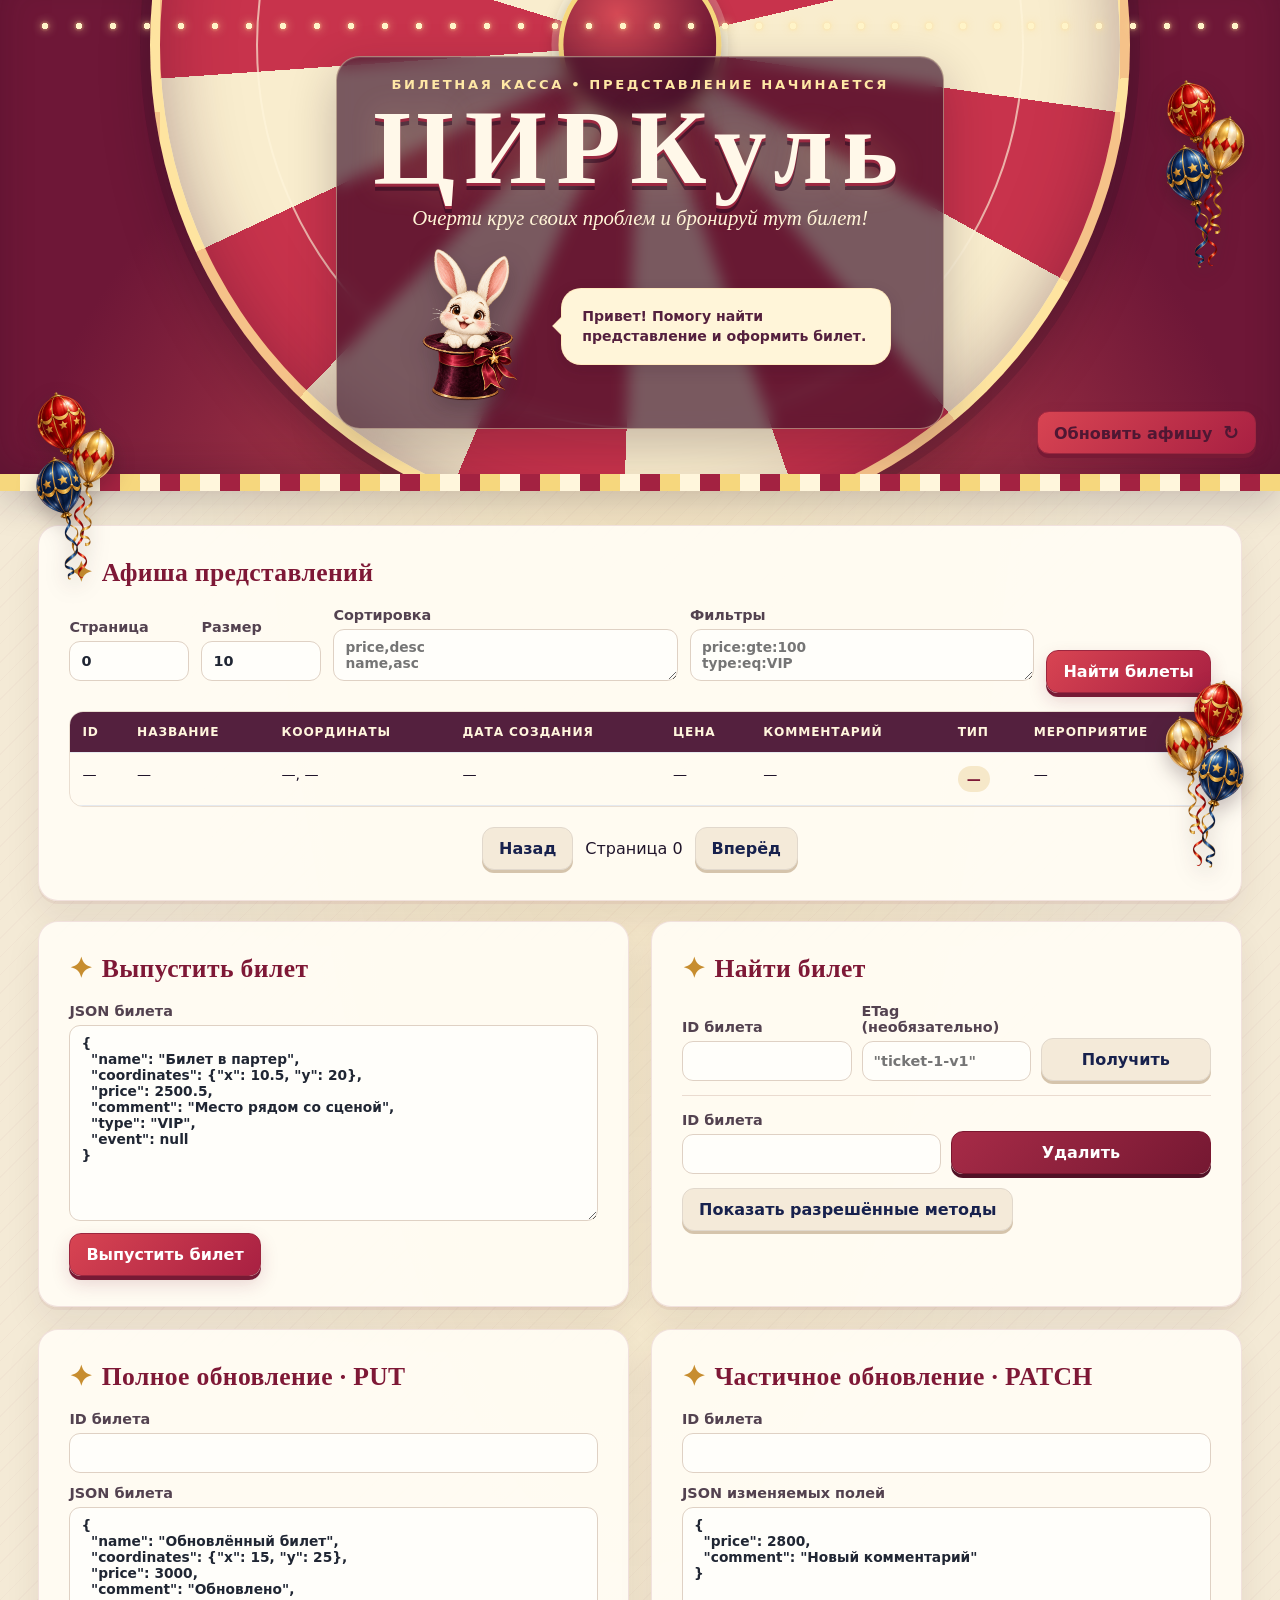
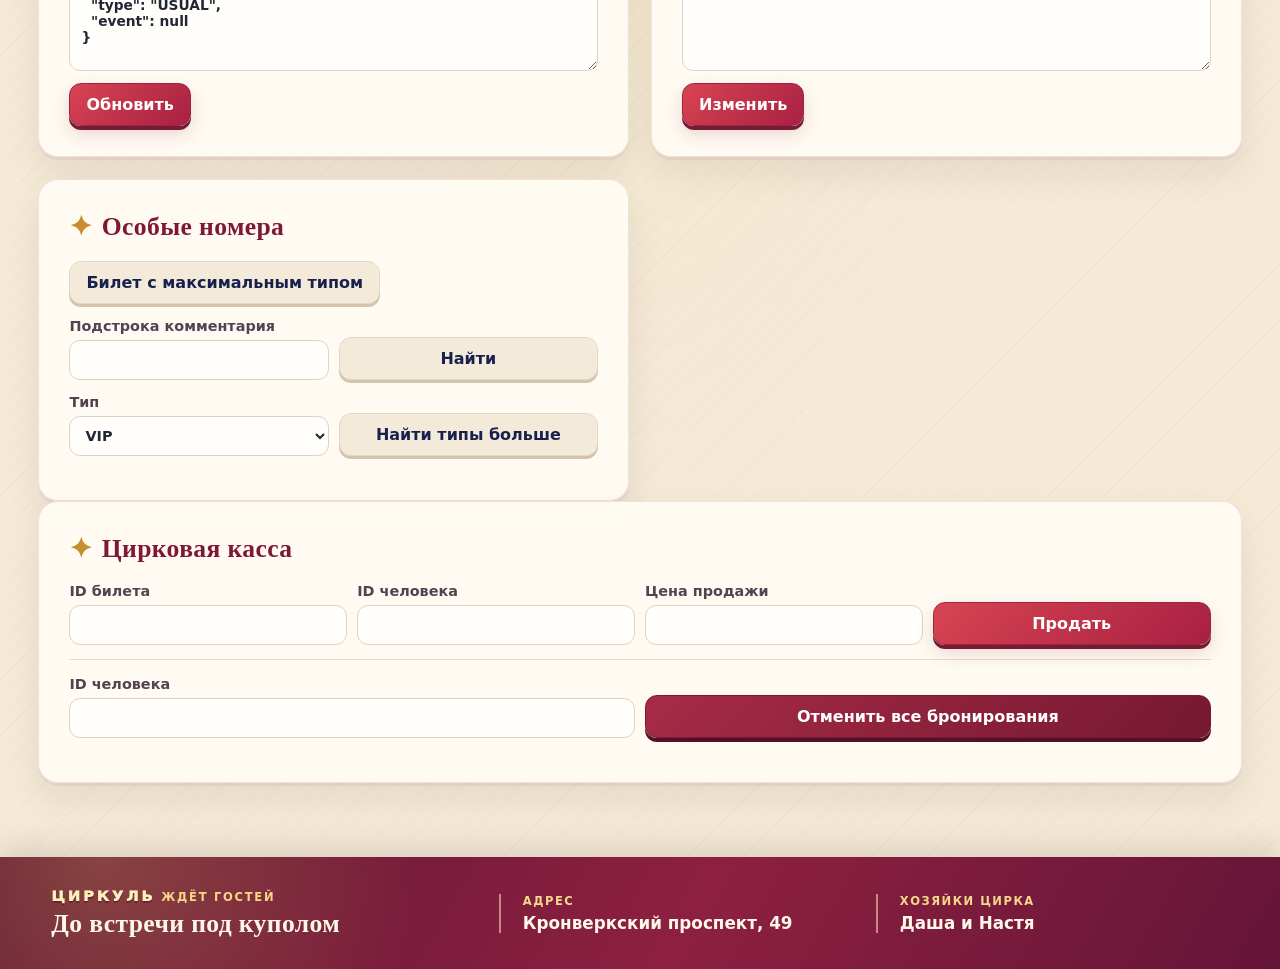
==== client/index-public.html @ 6350e970 "lab 4 started: new copy of lab3" ====
<!doctype html>
<html lang="ru">
<head>
    <meta charset="UTF-8">
    <meta name="viewport" content="width=device-width, initial-scale=1.0">
    <title>ЦИРКуль — билетная касса</title>
    <link rel="stylesheet" href="static/style.css?v=mfe-1">
    <link rel="stylesheet" href="static/modern.css?v=mfe-1">
</head>
<body>
<header class="site-header">
    <div class="marquee-lights" aria-hidden="true"></div>
    <div class="tent-wheel" aria-hidden="true"><div class="tent-wheel-center"></div></div>
    <div class="hero-copy">
        <p class="eyebrow">Билетная касса • представление начинается</p>
        <h1>ЦИРКуль</h1>
        <p class="hero-slogan">Очерти круг своих проблем и бронируй тут билет!</p>
        <div class="mascot-stage" aria-label="Круглик, зайчик-билетёр">
            <img class="mascot-portrait" src="static/assets/kruglik-bunny.png"
                 alt="Зайчик в шляпе фокусника" width="160" height="160">
            <div id="message" class="message mascot-speech" role="status" aria-live="polite">
                Привет! Помогу найти представление и оформить билет.
            </div>
        </div>
    </div>
    <button id="reloadButton" class="primary hero-refresh" type="button">
        Обновить афишу <span aria-hidden="true">↻</span>
    </button>
</header>

<button class="balloon-trigger balloon-trigger-left" type="button" aria-label="Нажать на воздушные шары слева">
    <img src="static/assets/circus-balloons.png" alt="Цирковые воздушные шары" draggable="false">
</button>
<button class="balloon-trigger balloon-trigger-right" type="button" aria-label="Нажать на воздушные шары справа">
    <img src="static/assets/circus-balloons.png" alt="Цирковые воздушные шары" draggable="false">
</button>
<button class="balloon-trigger balloon-trigger-top-right" type="button" aria-label="Нажать на воздушные шары справа вверху">
    <img src="static/assets/circus-balloons.png" alt="Цирковые воздушные шары" draggable="false">
</button>

<main>
    <ticket-mfe api-base="proxy.php?service=ticket&amp;path="></ticket-mfe>
    <booking-mfe api-base="proxy.php?service=booking&amp;path="
                 ticket-api-base="proxy.php?service=ticket&amp;path="></booking-mfe>
</main>

<footer class="circus-contacts">
    <div class="contacts-intro">
        <p class="contacts-kicker"><span class="contacts-brand">ЦИРКуль</span> ждёт гостей</p>
        <h2>До встречи под куполом</h2>
    </div>
    <address class="contact-item"><span class="contact-label">Адрес</span><strong>Кронверкский проспект, 49</strong></address>
    <div class="contact-item"><span class="contact-label">Хозяйки цирка</span><strong>Даша и Настя</strong></div>
</footer>

<div id="clownScare" class="clown-scare" role="presentation" aria-hidden="true">
    <img class="scare-clown scare-clown-left" src="static/assets/scary-clown.png" alt="Страшный цирковой клоун">
    <img class="scare-clown scare-clown-right" src="static/assets/scary-clown.png" alt="Страшный цирковой клоун">
</div>

<script type="module" src="static/mfe/shell/shell.js?v=mfe-1"></script>
<script type="module" src="static/mfe/ticket/ticket-mfe.js?v=mfe-3"></script>
<script type="module" src="static/mfe/booking/booking-mfe.js?v=mfe-3"></script>
</body>
</html>
---- client/static/style.css ----
:root {
    color-scheme: light;
    font-family: system-ui, -apple-system, BlinkMacSystemFont, "Segoe UI", sans-serif;
    color: #20203a;
    background: #fff7df;
    --circus-red: #c91f37;
    --circus-red-dark: #98152a;
    --circus-gold: #f6c344;
    --circus-navy: #17214d;
    --circus-blue: #176b87;
    --paper: #fffdf5;
}

* { box-sizing: border-box; }

body {
    min-height: 100vh;
    margin: 0;
    background-color: #fff7df;
    background-image:
        radial-gradient(circle at 12px 12px, rgba(201, 31, 55, .08) 2px, transparent 2.5px),
        linear-gradient(180deg, rgba(246, 195, 68, .16), transparent 260px);
    background-size: 28px 28px, 100% 100%;
}

.site-header {
    position: relative;
    display: flex;
    align-items: center;
    justify-content: space-between;
    gap: 24px;
    overflow: hidden;
    padding: 30px max(24px, calc((100% - 1400px) / 2)) 38px;
    color: white;
    border-bottom: 6px solid var(--circus-gold);
    background:
        radial-gradient(circle at 20% -20%, rgba(246, 195, 68, .24), transparent 36%),
        linear-gradient(120deg, var(--circus-red-dark), var(--circus-red) 48%, #df2f3f);
    box-shadow: 0 8px 24px rgba(91, 17, 32, .22);
}

.site-header::after {
    position: absolute;
    right: 0;
    bottom: 0;
    left: 0;
    height: 13px;
    background: repeating-linear-gradient(
        135deg,
        var(--circus-gold) 0 18px,
        #fff4c7 18px 36px,
        var(--circus-navy) 36px 54px
    );
    content: "";
}

.brand {
    display: flex;
    align-items: center;
    gap: 18px;
}

h1, h2, p { margin-top: 0; }
h1, h2 {
    font-family: inherit;
    letter-spacing: .015em;
}
h1 {
    margin-bottom: 2px;
    font-size: clamp(2rem, 4vw, 3.2rem);
    line-height: 1;
    text-shadow: 0 3px 0 rgba(79, 11, 27, .3);
}
h2 {
    display: flex;
    align-items: center;
    gap: 9px;
    margin-bottom: 18px;
    color: var(--circus-navy);
    font-size: 1.35rem;
}

.eyebrow {
    margin-bottom: 5px;
    color: #ffe9a3;
    font-size: .82rem;
    font-weight: 700;
    letter-spacing: .12em;
    text-transform: uppercase;
}

.subtitle {
    margin-bottom: 0;
    color: #fff4cf;
    font-weight: 600;
}

main {
    max-width: 1400px;
    margin: 0 auto;
    padding: 24px;
}

.panel {
    position: relative;
    margin-bottom: 20px;
    padding: 22px;
    border: 1px solid #d8dce5;
    border-radius: 14px;
    background: var(--paper);
    box-shadow: 0 7px 0 rgba(23, 33, 77, .05), 0 12px 24px rgba(36, 40, 58, .08);
}

.panel::before,
.panel::after {
    position: absolute;
    top: 21px;
    width: 9px;
    height: 20px;
    border-radius: 0 12px 12px 0;
    background: #fff7df;
    content: "";
}

.panel::before { left: -2px; }
.panel::after { right: -2px; transform: rotate(180deg); }

.grid {
    display: grid;
    grid-template-columns: repeat(2, minmax(0, 1fr));
    gap: 20px;
}

.grid .panel { margin-bottom: 0; }

.filters {
    display: grid;
    grid-template-columns: 120px 120px 1fr 1fr auto;
    align-items: end;
    gap: 12px;
    margin-bottom: 18px;
}

label {
    display: flex;
    flex-direction: column;
    gap: 6px;
    margin-bottom: 12px;
    color: #42435b;
    font-size: .9rem;
    font-weight: 700;
}

input, textarea, select, button {
    min-height: 40px;
    border: 2px solid #cfd4de;
    border-radius: 8px;
    font: inherit;
}

input, textarea, select {
    width: 100%;
    padding: 9px 11px;
    color: #202633;
    background: #fffefa;
}

input:focus, textarea:focus, select:focus {
    border-color: var(--circus-blue);
    outline: 3px solid rgba(23, 107, 135, .17);
}

textarea {
    resize: vertical;
    font-family: inherit;
    font-size: .86rem;
}

button {
    padding: 9px 16px;
    color: var(--circus-navy);
    border-color: #c9ced8;
    background: #eef0f4;
    box-shadow: 0 3px 0 #aeb4c0;
    font-weight: 750;
    cursor: pointer;
    transition: transform .15s ease, filter .15s ease, box-shadow .15s ease;
}

button:hover {
    filter: brightness(1.04);
    transform: translateY(-1px);
}
button:active {
    box-shadow: 0 1px 0 #8d95a3;
    transform: translateY(2px);
}
.primary {
    color: white;
    border-color: var(--circus-red-dark);
    background: var(--circus-red);
    box-shadow: 0 3px 0 #7f1022;
}
.danger {
    color: white;
    border-color: #7b1730;
    background: #8f2440;
    box-shadow: 0 3px 0 #621225;
}
.danger-zone { margin-top: 16px; padding-top: 16px; border-top: 1px solid #e4e8ee; }

.compact-form {
    display: grid;
    grid-template-columns: repeat(auto-fit, minmax(150px, 1fr));
    align-items: end;
    gap: 10px;
    margin: 14px 0;
}

.compact-form label { margin-bottom: 0; }

.table-wrapper { overflow-x: auto; }

table {
    width: 100%;
    border-collapse: collapse;
    font-size: .88rem;
}

th, td {
    padding: 11px 10px;
    border-bottom: 1px solid #e5e9ef;
    text-align: left;
    vertical-align: top;
}

th { color: #4d596a; background: #f7f9fc; }
.table-wrapper {
    border: 1px solid #d8dce5;
    border-radius: 10px;
}
th {
    color: white;
    background: var(--circus-navy);
}
tbody tr:nth-child(even) { background: #fff8df; }
tbody tr:hover { background: #fff0b8; }
.empty { padding: 28px; color: #738093; text-align: center; }
.badge {
    display: inline-block;
    padding: 0;
    color: inherit;
    border-radius: 0;
    background: transparent;
    font-weight: 750;
}

.pagination {
    display: flex;
    align-items: center;
    justify-content: center;
    gap: 12px;
    margin-top: 16px;
}

.message {
    margin-bottom: 20px;
    padding: 14px 16px;
    border: 2px solid #5a9b6a;
    border-left: 8px solid #397c49;
    border-radius: 8px;
    color: #245b31;
    background: #eaf7ed;
}

.message.error {
    border-color: #d67b85;
    border-left-color: var(--circus-red);
    color: #812c35;
    background: #fff0f1;
}

.hidden { display: none; }

.balloon-trigger {
    position: fixed;
    z-index: 30;
    width: clamp(80px, 10vw, 150px);
    min-height: 0;
    padding: 0;
    border: 0;
    border-radius: 45%;
    background: transparent;
    box-shadow: none;
    cursor: pointer;
    animation: balloon-float 4.8s ease-in-out infinite;
}

.balloon-trigger:hover,
.balloon-trigger:active {
    filter: brightness(1.1);
    box-shadow: none;
    transform: none;
}

.balloon-trigger:focus-visible {
    outline: 4px solid var(--circus-gold);
    outline-offset: 3px;
}

.balloon-trigger img {
    display: block;
    width: 100%;
    height: auto;
    pointer-events: none;
    filter: drop-shadow(0 8px 10px rgba(39, 18, 25, .28));
}

.balloon-trigger-left {
    top: 28%;
    left: 4px;
}

.balloon-trigger-right {
    right: 4px;
    bottom: 10%;
    animation-delay: -2.2s;
    transform: scaleX(-1);
}

.balloon-trigger-right:hover,
.balloon-trigger-right:active {
    transform: scaleX(-1);
}

.clown-scare {
    position: fixed;
    z-index: 1000;
    inset: 0;
    overflow: hidden;
    visibility: hidden;
    background: rgba(8, 4, 12, .92);
    opacity: 0;
    pointer-events: none;
    transition: opacity .08s linear, visibility .08s linear;
}

.clown-scare.active {
    visibility: visible;
    opacity: 1;
    pointer-events: auto;
}

.scare-clown {
    position: absolute;
    top: 50%;
    width: min(920px, 72vw);
    max-width: none;
    filter: drop-shadow(0 0 35px rgba(211, 18, 51, .8));
    user-select: none;
}

.clown-scare.active .scare-clown-left {
    animation: clown-jump-left 1.8s cubic-bezier(.15, .8, .25, 1) both;
}

.clown-scare.active .scare-clown-right {
    animation: clown-jump-right 1.8s cubic-bezier(.15, .8, .25, 1) both;
}

.scare-open { overflow: hidden; }

.tiger-show {
    position: fixed;
    z-index: 800;
    inset: 0;
    overflow: hidden;
    visibility: hidden;
    pointer-events: none;
}

.tiger-show.active { visibility: visible; }

.tiger-show img {
    position: absolute;
    top: 50%;
    left: -80vw;
    width: min(820px, 72vw);
    height: auto;
    filter: drop-shadow(0 12px 24px rgba(87, 30, 0, .5));
}

.tiger-show.active img {
    animation: tiger-leap 2.4s cubic-bezier(.25, .7, .35, 1) both;
}

@keyframes balloon-float {
    0%, 100% { translate: 0 0; rotate: -2deg; }
    50% { translate: 0 -24px; rotate: 3deg; }
}

@keyframes clown-jump-left {
    0% { left: -85%; transform: translateY(-50%) scale(.5) rotate(-8deg); }
    24%, 75% { left: -8%; transform: translateY(-50%) scale(1.05) rotate(1deg); }
    100% { left: -85%; transform: translateY(-50%) scale(.5) rotate(-8deg); }
}

@keyframes clown-jump-right {
    0% { right: -85%; transform: translateY(-50%) scaleX(-1) scale(.5) rotate(-8deg); }
    24%, 75% { right: -8%; transform: translateY(-50%) scaleX(-1) scale(1.05) rotate(1deg); }
    100% { right: -85%; transform: translateY(-50%) scaleX(-1) scale(.5) rotate(-8deg); }
}

@keyframes tiger-leap {
    0% {
        left: -80vw;
        transform: translateY(15%) rotate(-5deg) scale(.72);
    }
    42% {
        left: 50%;
        transform: translate(-50%, -72%) rotate(2deg) scale(1.03);
    }
    58% {
        left: 50%;
        transform: translate(-50%, -72%) rotate(2deg) scale(1.03);
    }
    100% {
        left: 115vw;
        transform: translateY(8%) rotate(5deg) scale(.78);
    }
}

@media (max-width: 900px) {
    .grid { grid-template-columns: 1fr; }
    .filters { grid-template-columns: 1fr 1fr; }
    .filters .wide { grid-column: 1 / -1; }
    .site-header { align-items: flex-start; flex-direction: column; }
    .balloon-trigger { width: 72px; opacity: .82; }
    .scare-clown { width: 105vw; }
    .tiger-show img { width: 105vw; }
}

@media (prefers-reduced-motion: reduce) {
    .balloon-trigger { animation: none; }
    .clown-scare.active .scare-clown-left {
        left: -8%;
        animation: none;
        transform: translateY(-50%) scale(.92);
    }
    .clown-scare.active .scare-clown-right {
        right: -8%;
        animation: none;
        transform: translateY(-50%) scaleX(-1) scale(.92);
    }
    .tiger-show.active img {
        left: 50%;
        animation: none;
        transform: translate(-50%, -50%);
    }
}
---- client/static/modern.css ----
:root {
    --ink: #20152b;
    --wine: #7e1836;
    --red: #cf3348;
    --gold: #f4c861;
    --cream: #fff9eb;
    --teal: #1f5961;
}

body {
    color: var(--ink);
    background:
        radial-gradient(ellipse at 50% -10%, rgba(244, 200, 97, .22), transparent 34rem),
        repeating-linear-gradient(135deg, rgba(126, 24, 54, .025) 0 1px, transparent 1px 13px),
        #f4ead6;
}

ticket-mfe,
booking-mfe {
    display: contents;
}

.site-header {
    min-height: 360px;
    justify-content: center;
    overflow: hidden;
    isolation: isolate;
    padding: 56px 24px 62px;
    border: 0;
    background: radial-gradient(ellipse at 50% 125%, #d85054, #6e1737 70%);
    box-shadow: inset 0 -22px 36px rgba(32, 9, 30, .2), 0 12px 34px rgba(32, 21, 43, .2);
}

.site-header::after {
    z-index: 2;
    height: 17px;
    background: repeating-linear-gradient(90deg, #f6d77d 0 20px, #fff6dc 20px 40px, #a32241 40px 60px);
}

.marquee-lights {
    position: absolute;
    z-index: 2;
    top: 17px;
    right: 28px;
    left: 28px;
    height: 20px;
    background: radial-gradient(circle, #fff4c8 0 3px, rgba(255, 223, 142, .2) 3.5px, transparent 6px) 0 0 / 34px 18px repeat-x;
    filter: drop-shadow(0 0 5px rgba(255, 225, 148, .75));
    animation: bulbs-twinkle 1.8s steps(2, end) infinite alternate;
    pointer-events: none;
}

.tent-wheel {
    position: absolute;
    z-index: 0;
    top: -445px;
    left: 50%;
    width: min(980px, 115vw);
    aspect-ratio: 1;
    border: 10px solid rgba(255, 226, 151, .82);
    border-radius: 50%;
    background:
        radial-gradient(circle, #6e1737 0 8.5%, #f5d27c 8.7% 9.5%, transparent 9.7%),
        repeating-conic-gradient(from -7deg, #f9edce 0deg 21deg, #c8334c 21deg 42deg);
    box-shadow: 0 0 0 10px rgba(35, 13, 36, .16), inset 0 0 70px rgba(64, 11, 38, .35), 0 20px 50px rgba(22, 7, 24, .25);
    transform: translateX(-50%);
    animation: canopy-turn 72s linear infinite;
}

.tent-wheel::before {
    position: absolute;
    inset: 10%;
    border: 2px solid rgba(255, 246, 220, .65);
    border-radius: inherit;
    content: "";
}

.tent-wheel-center {
    position: absolute;
    top: 50%;
    left: 50%;
    width: 17%;
    aspect-ratio: 1;
    border: 5px solid #f6d77d;
    border-radius: 50%;
    background: radial-gradient(circle at 35% 30%, #d54955, #681532 75%);
    box-shadow: 0 0 0 7px rgba(255, 249, 235, .24), 0 5px 18px rgba(0, 0, 0, .35);
    transform: translate(-50%, -50%);
}

.hero-copy {
    z-index: 1;
    max-width: 780px;
    padding: 20px 36px 22px;
    border: 1px solid rgba(255, 239, 192, .45);
    border-radius: 24px;
    background: rgba(56, 13, 39, .66);
    box-shadow: 0 16px 48px rgba(32, 9, 30, .24), inset 0 1px rgba(255, 255, 255, .12);
    text-align: center;
    backdrop-filter: blur(8px);
    animation: hero-arrive .8s cubic-bezier(.2, .75, .3, 1) both;
}

.hero-copy h1 {
    margin: 0 0 8px;
    color: #fff8e9;
    font-family: Georgia, "Times New Roman", serif;
    font-size: clamp(3rem, 9vw, 6.6rem);
    font-weight: 900;
    letter-spacing: .09em;
    line-height: .96;
    text-shadow: 0 3px 0 #9c2941, 0 7px 0 rgba(38, 6, 30, .5), 0 0 32px rgba(255, 222, 143, .22);
}

.eyebrow {
    color: #ffe8a6;
    letter-spacing: .2em;
}

.hero-slogan {
    margin: 0 auto;
    color: #fff4d7;
    font-family: Georgia, "Times New Roman", serif;
    font-size: clamp(1rem, 2.2vw, 1.3rem);
    font-style: italic;
}

.hero-chips {
    display: flex;
    align-items: center;
    justify-content: center;
    gap: 12px;
    margin-top: 18px;
    color: #f7d786;
    font-size: .72rem;
    font-weight: 800;
    letter-spacing: .16em;
    text-transform: uppercase;
}

.hero-chips i {
    width: 5px;
    height: 5px;
    border-radius: 50%;
    background: #fff4d7;
}

.mascot-stage { display: inline-flex; align-items: center; gap: 10px; margin-top: 14px; color: #fff2cf; text-align: left; }
.mascot-hat { position: relative; display: grid; width: 60px; height: 52px; place-items: end center; font-size: 2.25rem; line-height: 1; }
.mascot-bunny { position: absolute; z-index: 0; bottom: 12px; left: 17px; font-size: 1.65rem; transform-origin: bottom center; animation: bunny-pop 2.8s ease-in-out infinite; }
.mascot-label b, .mascot-label small { display: block; }
.mascot-label b { font-family: Georgia, "Times New Roman", serif; font-size: .9rem; }
.mascot-label small { color: #f5d88b; font-size: .67rem; }
.mascot-star { color: #ffdf81; animation: star-twinkle 1.4s ease-in-out infinite alternate; }
.message.mascot-speech { position: relative; display: table; max-width: min(520px, 100%); margin: 12px 0 0; padding: 10px 15px; border: 1px solid rgba(255, 232, 184, .72); border-radius: 16px 16px 16px 4px; color: #54203e; background: #fff5d9; box-shadow: 0 5px 16px rgba(32, 12, 35, .14); font-size: .88rem; font-weight: 650; line-height: 1.45; }
.message.mascot-speech::before { position: absolute; top: -7px; left: 24px; width: 12px; height: 12px; border-top: 1px solid rgba(255, 232, 184, .72); border-left: 1px solid rgba(255, 232, 184, .72); background: #fff5d9; content: ""; transform: rotate(45deg); }
.message.mascot-speech.success, .message.mascot-speech.error { color: #54203e; background: #fff5d9; }
.message.mascot-speech.hidden { display: none; }

.hero-refresh {
    position: absolute;
    z-index: 3;
    right: max(24px, calc((100% - 1400px) / 2));
    bottom: 37px;
    color: #4f1733;
    border-color: #f5d27c;
    background: #ffe8a6;
    box-shadow: 0 4px 0 #bc8b3e;
}

.hero-refresh span { display: inline-block; margin-left: 5px; font-size: 1.2em; }
.hero-refresh:hover span { animation: refresh-turn .7s ease; }

main { max-width: 1480px; padding: 34px clamp(16px, 3vw, 42px) 54px; }

.circus-contacts {
    display: grid;
    grid-template-columns: minmax(220px, 1.2fr) repeat(2, minmax(190px, 1fr));
    gap: 24px;
    align-items: center;
    margin: 0 auto;
    padding: 30px clamp(22px, 4vw, 56px);
    color: #fff6df;
    background:
        radial-gradient(circle at 8% 0, rgba(244, 200, 97, .25), transparent 27%),
        linear-gradient(120deg, #5d1534, #8d2041 54%, #651537);
    box-shadow: 0 -10px 28px rgba(50, 17, 37, .12);
}

.contacts-kicker {
    margin-bottom: 5px;
    color: #f7d786;
    font-size: .72rem;
    font-weight: 800;
    letter-spacing: .15em;
    text-transform: uppercase;
}

.contacts-brand {
    color: #fff1bd;
    font-size: 1.28em;
    font-weight: 950;
    letter-spacing: .2em;
    text-shadow: 0 2px 0 rgba(68, 12, 36, .45);
}

.circus-contacts h2 {
    margin: 0;
    color: #fff8e9;
    font-size: clamp(1.25rem, 2vw, 1.7rem);
}

.contact-item {
    display: grid;
    gap: 5px;
    margin: 0;
    padding-left: 22px;
    border-left: 2px solid rgba(255, 234, 177, .55);
    color: #fff7e7;
    font-style: normal;
}

.contact-label {
    color: #f5d88b;
    font-size: .72rem;
    font-weight: 800;
    letter-spacing: .13em;
    text-transform: uppercase;
}

.contact-item strong { font-size: 1.05rem; }

.panel {
    overflow: hidden;
    padding: clamp(18px, 2.4vw, 30px);
    border: 1px solid rgba(126, 24, 54, .11);
    border-radius: 20px;
    background: rgba(255, 252, 244, .94);
    box-shadow: 0 3px 0 rgba(126, 24, 54, .06), 0 16px 36px rgba(49, 24, 39, .08);
    transition: transform .22s ease, box-shadow .22s ease;
}

.panel:hover { transform: translateY(-2px); box-shadow: 0 6px 0 rgba(126, 24, 54, .06), 0 22px 42px rgba(49, 24, 39, .12); }
.panel::before, .panel::after { display: none; }
.grid { gap: 22px; }
.grid .panel { margin-bottom: 0; }

h2 {
    color: var(--wine);
    font-family: Georgia, "Times New Roman", serif;
    font-size: clamp(1.25rem, 2vw, 1.6rem);
}

.section-star { color: #c78d2f; font-size: 1.1em; }

label { color: #534250; font-weight: 700; }
input, textarea, select {
    border: 1px solid #dfd1c4;
    border-radius: 11px;
    background: #fffefa;
    transition: border-color .18s, box-shadow .18s;
}
input:focus, textarea:focus, select:focus {
    border-color: #b44055;
    outline: 0;
    box-shadow: 0 0 0 4px rgba(196, 54, 72, .13);
}
button {
    min-height: 43px;
    border: 1px solid #e1d8cc;
    border-radius: 12px;
    background: #f4ead9;
    box-shadow: 0 3px 0 #d5c4ac;
}
button:focus-visible { outline: 3px solid #e7b94d; outline-offset: 3px; }
.primary {
    border-color: #9c263f;
    background: linear-gradient(135deg, #d84452, #a82042);
    box-shadow: 0 4px 0 #771a35, 0 8px 18px rgba(126, 24, 54, .17);
}
.danger { background: linear-gradient(135deg, #a72b47, #751832); box-shadow: 0 4px 0 #511126; }
.danger-zone { border-top-color: #eadbd0; }

.clown-hand-delete {
    position: relative;
    display: grid;
    align-self: end;
    min-height: 43px;
    place-items: end center;
    overflow: visible;
}

.clown-hand-delete .danger {
    position: relative;
    z-index: 2;
    width: 100%;
    transform-origin: center;
}

.clown-grab-hand {
    position: absolute;
    z-index: 4;
    top: -52px;
    right: -230px;
    width: 270px;
    max-width: none;
    opacity: 0;
    filter: drop-shadow(-8px 8px 10px rgba(47, 13, 37, .24));
    pointer-events: none;
    user-select: none;
}

.clown-hand-delete:hover .danger {
    animation: delete-button-dodge 1.35s cubic-bezier(.35, .05, .25, 1) both;
}

.clown-hand-delete:hover .clown-grab-hand {
    animation: clown-hand-grab 1.35s cubic-bezier(.2, .7, .3, 1) both;
}

.table-wrapper { border: 1px solid #eaded1; border-radius: 14px; }
th, td { padding: 13px 12px; }
th { color: #fff5dd; background: #54203e; font-size: .76rem; letter-spacing: .07em; text-transform: uppercase; }
tbody tr:nth-child(even) { background: #fbf2e2; }
tbody tr:hover { background: #f8e5bd; }
.badge { padding: 5px 9px; border-radius: 999px; color: #7e1836; background: #f6e8c9; }
.pagination { margin-top: 20px; }
.message { border-radius: 12px; box-shadow: 0 7px 20px rgba(32, 21, 43, .07); }
.message.error { border-radius: 12px; }

.balloon-trigger { width: clamp(80px, 10vw, 150px); opacity: 1; filter: none; }
.balloon-trigger-left { top: 390px; left: 10px; }
.balloon-trigger-right { right: 10px; bottom: 30px; }
.balloon-trigger-top-right {
    top: 78px;
    right: 12px;
    animation-delay: -3.5s;
}

.ticket-modal {
    position: fixed;
    z-index: 1200;
    inset: 0;
    display: none;
    place-items: center;
    overflow-y: auto;
    padding: 28px 16px;
}
.ticket-modal.active { display: grid; }
.ticket-modal-backdrop { position: fixed; inset: 0; background: rgba(28, 10, 31, .78); backdrop-filter: blur(8px); animation: fade-in .25s ease both; }
.printed-ticket {
    position: relative;
    z-index: 1;
    width: min(560px, 100%);
    overflow: hidden;
    padding: 24px 30px 28px;
    border: 5px solid #f4d277;
    border-radius: 26px;
    color: #3e2138;
    background: #fff9e9;
    box-shadow: 0 28px 100px rgba(0, 0, 0, .4), 0 0 0 8px rgba(255, 249, 233, .14);
    animation: ticket-arrive .65s cubic-bezier(.15, .85, .25, 1.2) both;
}
.printed-ticket::before, .printed-ticket::after {
    position: absolute;
    top: 49%;
    width: 24px;
    height: 24px;
    border: 5px solid #f4d277;
    border-radius: 50%;
    background: #321328;
    content: "";
}
.printed-ticket::before { left: -17px; }
.printed-ticket::after { right: -17px; }
.ticket-close { position: absolute; z-index: 2; top: 9px; right: 10px; width: 35px; min-height: 35px; padding: 0; border: 0; border-radius: 50%; color: #fff; background: #6c2443; box-shadow: none; font-size: 1.45rem; }
.ticket-topline { display: flex; justify-content: space-between; gap: 12px; padding: 0 38px 13px 0; border-bottom: 1px solid #e8d8b5; color: #81213c; font-size: .72rem; font-weight: 900; letter-spacing: .13em; }
.ticket-roof { display: grid; width: 82px; height: 82px; place-items: center; margin: 19px auto 11px; border: 4px solid #e4b84f; border-radius: 50%; background: repeating-conic-gradient(#b72d49 0 30deg, #fff0cb 30deg 60deg); box-shadow: 0 0 0 5px #fff1ca; animation: canopy-turn 28s linear infinite; }
.ticket-roof span { display: grid; width: 29px; height: 29px; place-items: center; border-radius: 50%; color: #f7dc8b; background: #57203f; font-size: 1.2rem; }
.ticket-kicker { margin: 0; color: #936c38; font-size: .76rem; font-weight: 800; letter-spacing: .16em; text-align: center; text-transform: uppercase; }
.ticket-event-name { margin: 6px 0 3px; color: #63203d; font-family: Georgia, "Times New Roman", serif; font-size: clamp(1.5rem, 5vw, 2rem); text-align: center; }
.ticket-number { color: #8a2540; font-size: 1.15rem; font-weight: 900; text-align: center; }
.ticket-number span { font-family: ui-monospace, monospace; font-size: 1.4em; }
.ticket-perforation { position: relative; display: flex; justify-content: space-between; margin: 18px -30px; border-top: 2px dashed #d6be8d; }
.ticket-perforation span { position: absolute; top: -13px; width: 24px; height: 24px; border-radius: 50%; background: #321328; }
.ticket-perforation span:first-child { left: -13px; }
.ticket-perforation span:last-child { right: -13px; }
.ticket-details { display: grid; grid-template-columns: 1fr 1fr; gap: 16px 24px; }
.ticket-details div { min-width: 0; }
.ticket-details small { display: block; margin-bottom: 4px; color: #a17a45; font-size: .64rem; font-weight: 900; letter-spacing: .12em; }
.ticket-details strong { display: block; overflow-wrap: anywhere; color: #43223b; font-size: .96rem; }
.ticket-barcode { height: 44px; margin: 23px 12px 8px; background: repeating-linear-gradient(90deg, #36152f 0 2px, transparent 2px 4px, #36152f 4px 5px, transparent 5px 8px, #36152f 8px 12px, transparent 12px 15px); opacity: .82; }
.ticket-footer { margin: 0; color: #855c39; font-family: Georgia, "Times New Roman", serif; font-size: .84rem; font-style: italic; text-align: center; }
.ticket-actions { display: flex; justify-content: center; gap: 10px; margin-top: 20px; }
.ticket-dismiss { background: transparent; box-shadow: none; }

.confetti-layer { position: fixed; z-index: 850; inset: 0; overflow: hidden; visibility: hidden; pointer-events: none; }
.confetti-layer.active { visibility: visible; }
.confetti-piece { position: absolute; top: -20px; left: var(--x); width: 9px; height: 15px; border-radius: 2px; background: var(--color); opacity: 0; transform: rotate(0); }
.confetti-layer.active .confetti-piece { animation: confetti-fall var(--duration) var(--delay) cubic-bezier(.2, .65, .45, 1) both; }

.booking-curtain {
    position: fixed;
    z-index: 1150;
    inset: 0;
    overflow: hidden;
    visibility: hidden;
    pointer-events: none;
}

.booking-curtain.active { visibility: visible; }

.curtain-panel {
    position: absolute;
    top: 0;
    bottom: 0;
    width: 52%;
    background:
        linear-gradient(90deg, rgba(51, 3, 22, .36), transparent 14%, rgba(255, 117, 112, .2) 34%, transparent 53%, rgba(53, 3, 23, .42) 78%, transparent),
        repeating-linear-gradient(90deg, #75112f 0 42px, #a81f3f 42px 82px, #c33248 82px 112px);
    box-shadow: inset 0 0 55px rgba(40, 0, 20, .46), 0 0 30px rgba(38, 5, 25, .32);
}

.curtain-panel-left {
    left: -52%;
    border-right: 7px solid #d8a94a;
}

.curtain-panel-right {
    right: -52%;
    border-left: 7px solid #d8a94a;
    transform: scaleX(-1);
}

.booking-curtain.active .curtain-panel-left {
    animation: curtain-close-left 2.3s cubic-bezier(.45, .02, .3, 1) both;
}

.booking-curtain.active .curtain-panel-right {
    animation: curtain-close-right 2.3s cubic-bezier(.45, .02, .3, 1) both;
}

.curtain-message {
    position: absolute;
    z-index: 2;
    top: 50%;
    left: 50%;
    width: 100%;
    padding: 20px;
    color: #fff4d1;
    font-size: clamp(2.2rem, 7vw, 6rem);
    font-weight: 900;
    letter-spacing: .04em;
    text-align: center;
    text-transform: uppercase;
    text-shadow: 0 5px 0 #641027, 0 10px 25px rgba(30, 0, 14, .6);
    opacity: 0;
    transform: translate(-50%, -50%) scale(.85);
}

.booking-curtain.active .curtain-message {
    animation: curtain-message-show 2.3s ease both;
}

@keyframes canopy-turn { to { rotate: 1turn; } }
@keyframes hero-arrive { from { opacity: 0; transform: translateY(15px) scale(.98); } to { opacity: 1; transform: none; } }
@keyframes bunny-pop { 0%, 100% { transform: translateY(5px) rotate(-5deg); } 50% { transform: translateY(-5px) rotate(5deg); } }
@keyframes ticket-arrive { 0% { opacity: 0; transform: translateY(45px) rotate(-5deg) scale(.82); } 70% { opacity: 1; transform: translateY(-5px) rotate(1deg) scale(1.02); } 100% { transform: none; } }
@keyframes fade-in { from { opacity: 0; } to { opacity: 1; } }
@keyframes refresh-turn { to { rotate: 1turn; } }
@keyframes bulbs-twinkle { from { opacity: .56; } to { opacity: 1; } }
@keyframes hat-bob { 0%, 100% { transform: rotate(-5deg) translateY(0); } 50% { transform: rotate(6deg) translateY(-3px); } }
@keyframes star-twinkle { from { transform: scale(.8) rotate(-10deg); opacity: .65; } to { transform: scale(1.15) rotate(15deg); opacity: 1; } }
@keyframes confetti-fall { 0% { opacity: 0; transform: translateY(-3vh) rotate(0deg); } 12% { opacity: 1; } 100% { opacity: 0; transform: translateY(112vh) rotate(720deg); } }
@keyframes curtain-message-show {
    0%, 30%, 72%, 100% { opacity: 0; transform: translate(-50%, -50%) scale(.85); }
    39%, 64% { opacity: 1; transform: translate(-50%, -50%) scale(1); }
}
@keyframes clown-hand-grab {
    0%, 8% { opacity: 0; transform: translateX(70px) rotate(5deg); }
    18% { opacity: 1; }
    48%, 62% { opacity: 1; transform: translateX(-108px) rotate(-2deg); }
    100% { opacity: 0; transform: translateX(70px) rotate(5deg); }
}

@keyframes delete-button-dodge {
    0%, 30%, 100% { transform: translateX(0) rotate(0); }
    46% { transform: translateX(-42px) rotate(-4deg); }
    63% { transform: translateX(18px) rotate(2deg); }
    78% { transform: translateX(-8px) rotate(-1deg); }
}

@keyframes curtain-close-left {
    0%, 100% { left: -52%; }
    31%, 69% { left: 0; }
}

@keyframes curtain-close-right {
    0%, 100% { right: -52%; }
    31%, 69% { right: 0; }
}

@media (max-width: 760px) {
    .site-header { min-height: 365px; align-items: center; flex-direction: column; padding: 48px 16px 76px; }
    .tent-wheel { top: -310px; width: 710px; max-width: none; }
    .hero-copy { width: min(100%, 560px); padding: 18px 16px; }
    .hero-chips { gap: 7px; font-size: .58rem; letter-spacing: .1em; }
    .hero-refresh { right: 50%; bottom: 22px; transform: translateX(50%); white-space: nowrap; }
    .hero-refresh:hover { transform: translate(50%, -1px); }
    .filters { grid-template-columns: 1fr 1fr; }
    .filters .wide { grid-column: 1 / -1; }
    .ticket-details { gap: 13px; }
    .printed-ticket { padding-inline: 22px; }
    .ticket-perforation { margin-inline: -22px; }
    .mascot-stage { margin-top: 10px; }
    .ticket-actions { flex-wrap: wrap; }
    .circus-contacts { grid-template-columns: 1fr; gap: 18px; padding: 28px 24px; }
    .contact-item { padding-left: 16px; }
}

.mascot-stage { display: flex; justify-content: center; align-items: center; gap: 12px; margin: 16px auto 0; }
.mascot-portrait { flex: 0 0 160px; width: 160px; height: 160px; object-fit: contain; filter: drop-shadow(0 8px 12px rgba(24, 5, 24, .25)); animation: bunny-float 4s ease-in-out infinite; }
.mascot-stage .mascot-speech { display: block; max-width: 330px; margin: 0; padding: 17px 20px; text-align: left; border-radius: 20px; }
.mascot-stage .mascot-speech::before { top: 50%; left: -7px; transform: translateY(-50%) rotate(-45deg); }
.mascot-stage .mascot-speech.hidden { display: none; }
@keyframes bunny-float { 0%, 100% { transform: translateY(0) rotate(-2deg); } 50% { transform: translateY(-6px) rotate(2deg); } }
@media (max-width: 760px) {
    .mascot-stage { gap: 6px; }
    .mascot-portrait { flex-basis: 105px; width: 105px; height: 125px; }
    .mascot-stage .mascot-speech { padding: 12px; font-size: .8rem; }
    .balloon-trigger { width: 72px; opacity: 1; }
}

@media print {
    @page { margin: 12mm; size: auto; }
    body { min-width: 0; background: #fff; }
    body > * { display: none !important; }
    body > main { display: block !important; padding: 0; }
    ticket-mfe { display: none !important; }
    booking-mfe { display: contents !important; }
    booking-mfe > *:not(.ticket-modal) { display: none !important; }
    .ticket-modal:not(.active) { display: none !important; }
    .ticket-modal, .ticket-modal.active { position: static; display: block !important; overflow: visible; padding: 0; }
    .ticket-modal-backdrop, .ticket-close, .ticket-actions { display: none !important; }
    .printed-ticket { width: 100%; max-width: 150mm; margin: 0 auto; border: 2px solid #8a2540; box-shadow: none; animation: none; print-color-adjust: exact; -webkit-print-color-adjust: exact; }
    .printed-ticket::before, .printed-ticket::after, .ticket-roof { animation: none; }
}

@media (prefers-reduced-motion: reduce) {
    *, *::before, *::after { scroll-behavior: auto !important; animation-duration: .01ms !important; animation-iteration-count: 1 !important; transition-duration: .01ms !important; }
}
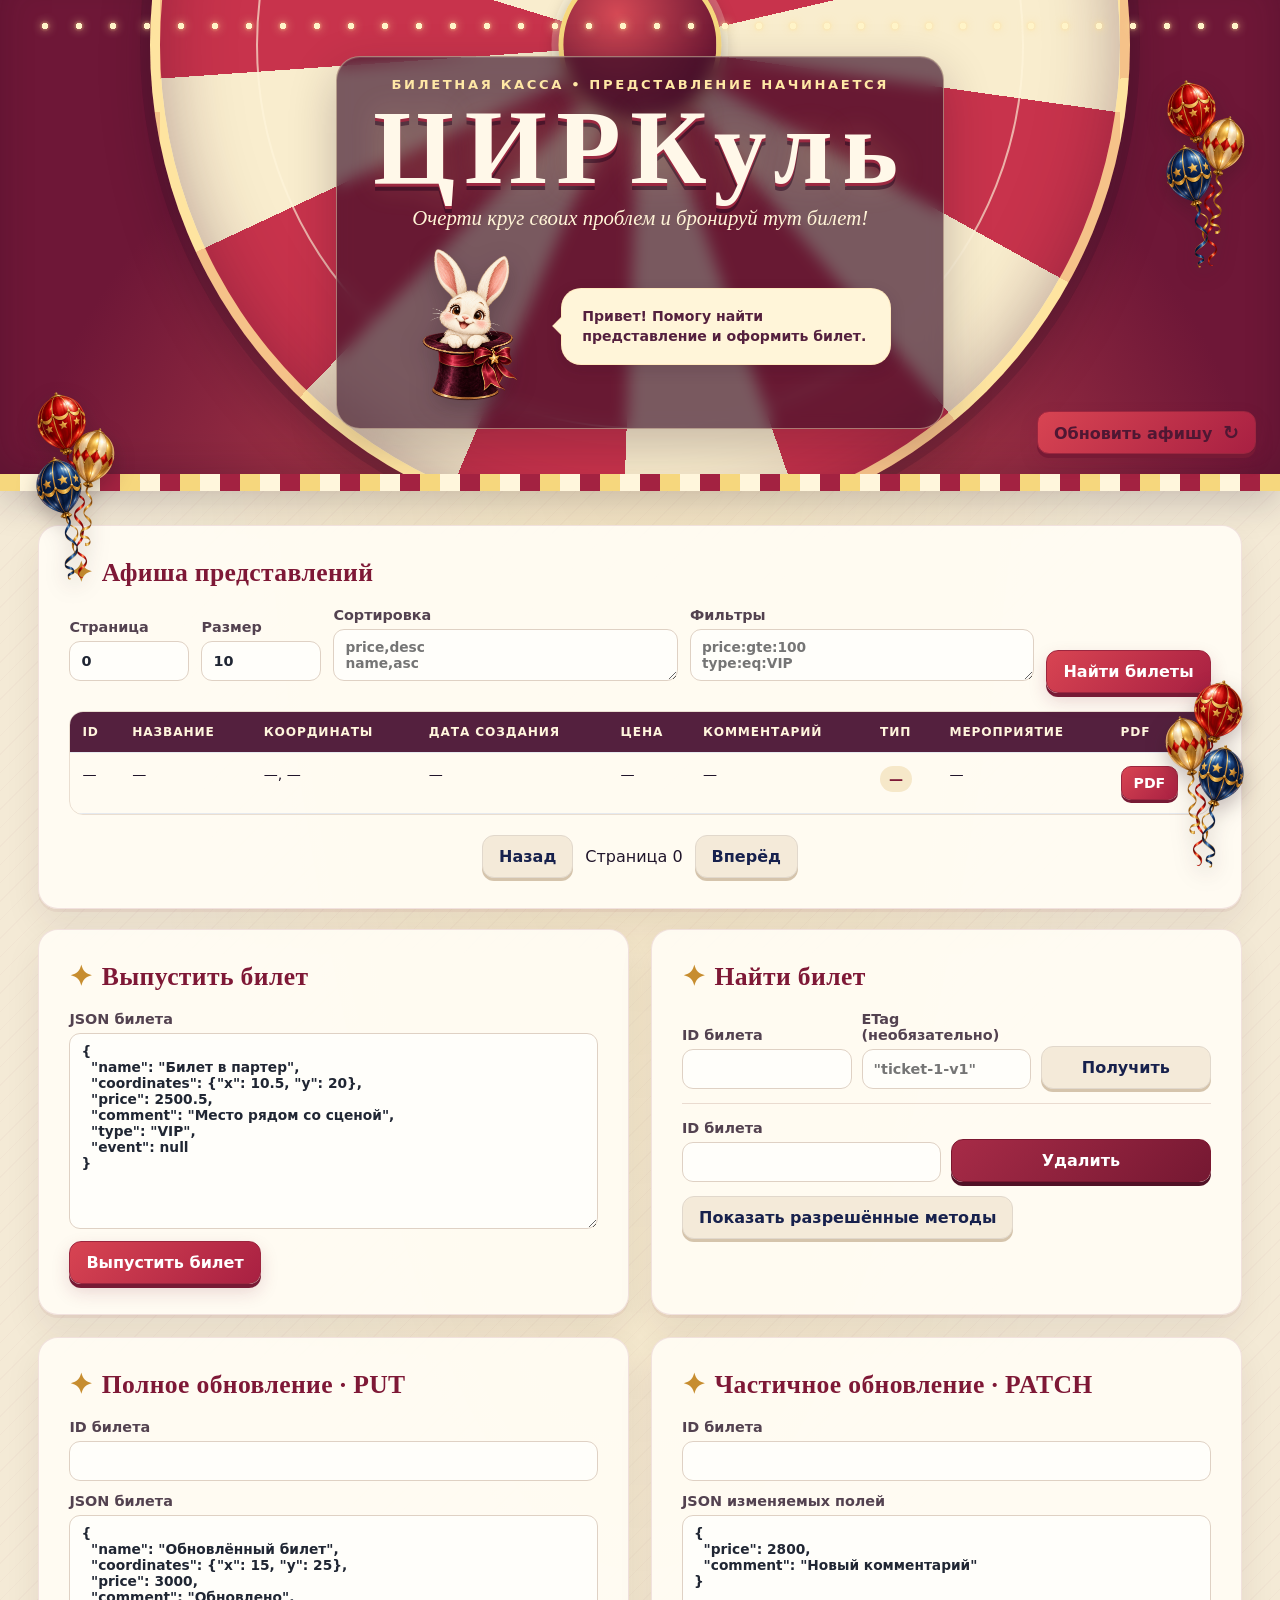
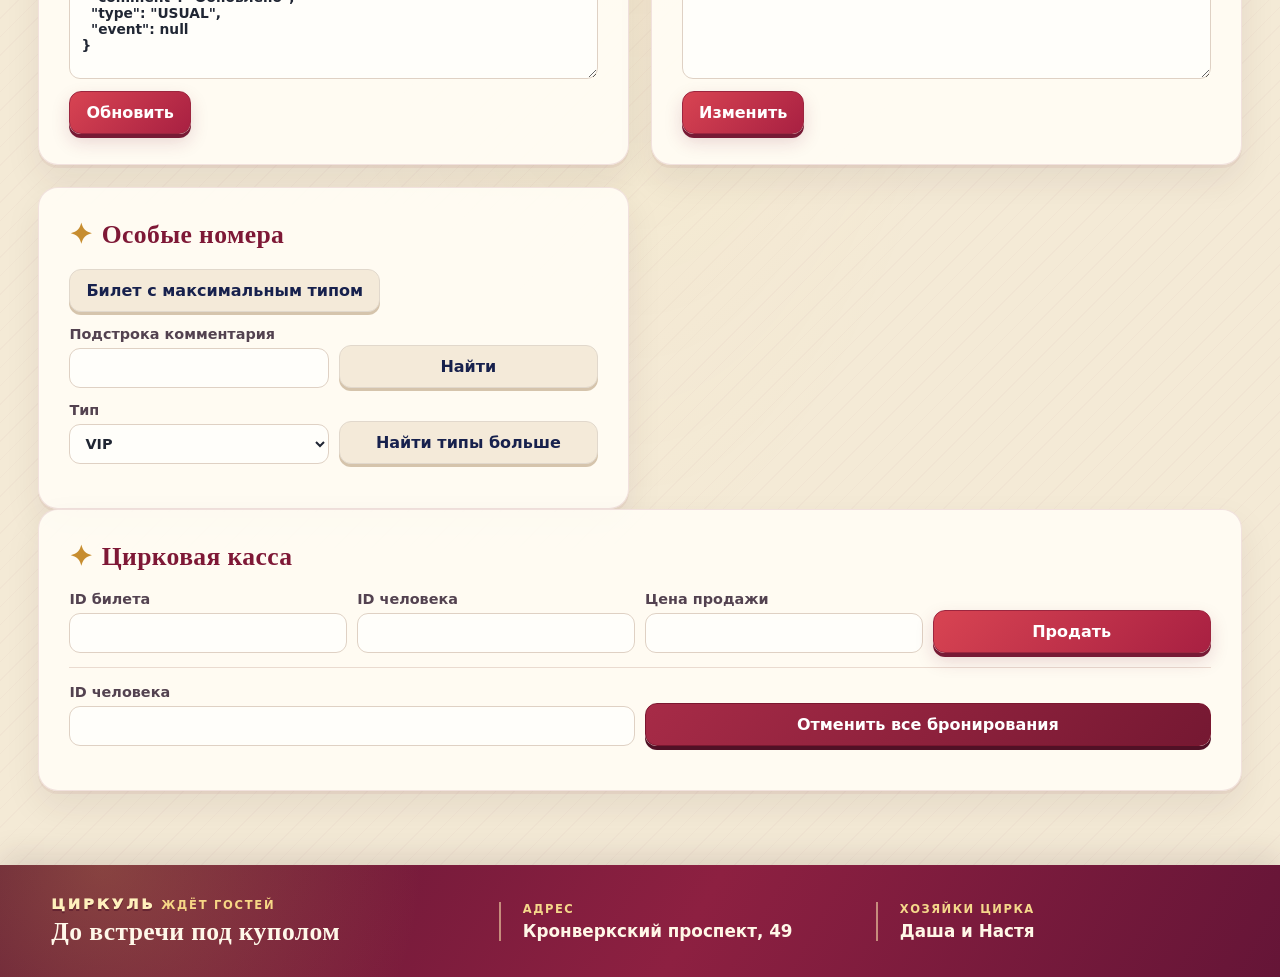
==== commit a9b14d1d: "logs" ====
--- a/client/index-public.html
+++ b/client/index-public.html
@@ -5,7 +5,7 @@
     <meta name="viewport" content="width=device-width, initial-scale=1.0">
     <title>ЦИРКуль — билетная касса</title>
     <link rel="stylesheet" href="static/style.css?v=mfe-1">
-    <link rel="stylesheet" href="static/modern.css?v=mfe-1">
+    <link rel="stylesheet" href="static/modern.css?v=mfe-2">
 </head>
 <body>
 <header class="site-header">
@@ -59,7 +59,7 @@
 </div>
 
 <script type="module" src="static/mfe/shell/shell.js?v=mfe-1"></script>
-<script type="module" src="static/mfe/ticket/ticket-mfe.js?v=mfe-3"></script>
+<script type="module" src="static/mfe/ticket/ticket-mfe.js?v=mfe-4"></script>
 <script type="module" src="static/mfe/booking/booking-mfe.js?v=mfe-3"></script>
 </body>
 </html>
--- a/client/static/modern.css
+++ b/client/static/modern.css
@@ -278,6 +278,22 @@
     background: linear-gradient(135deg, #d84452, #a82042);
     box-shadow: 0 4px 0 #771a35, 0 8px 18px rgba(126, 24, 54, .17);
 }
+.ticket-pdf-link {
+    display: inline-flex;
+    min-height: 34px;
+    align-items: center;
+    justify-content: center;
+    padding: 6px 12px;
+    border: 1px solid #9c263f;
+    border-radius: 10px;
+    color: #fff;
+    background: linear-gradient(135deg, #d84452, #a82042);
+    box-shadow: 0 3px 0 #771a35;
+    font-weight: 800;
+    text-decoration: none;
+}
+.ticket-pdf-link:hover { transform: translateY(-1px); }
+.ticket-pdf-link:focus-visible { outline: 3px solid #e7b94d; outline-offset: 3px; }
 .danger { background: linear-gradient(135deg, #a72b47, #751832); box-shadow: 0 4px 0 #511126; }
 .danger-zone { border-top-color: #eadbd0; }
 
